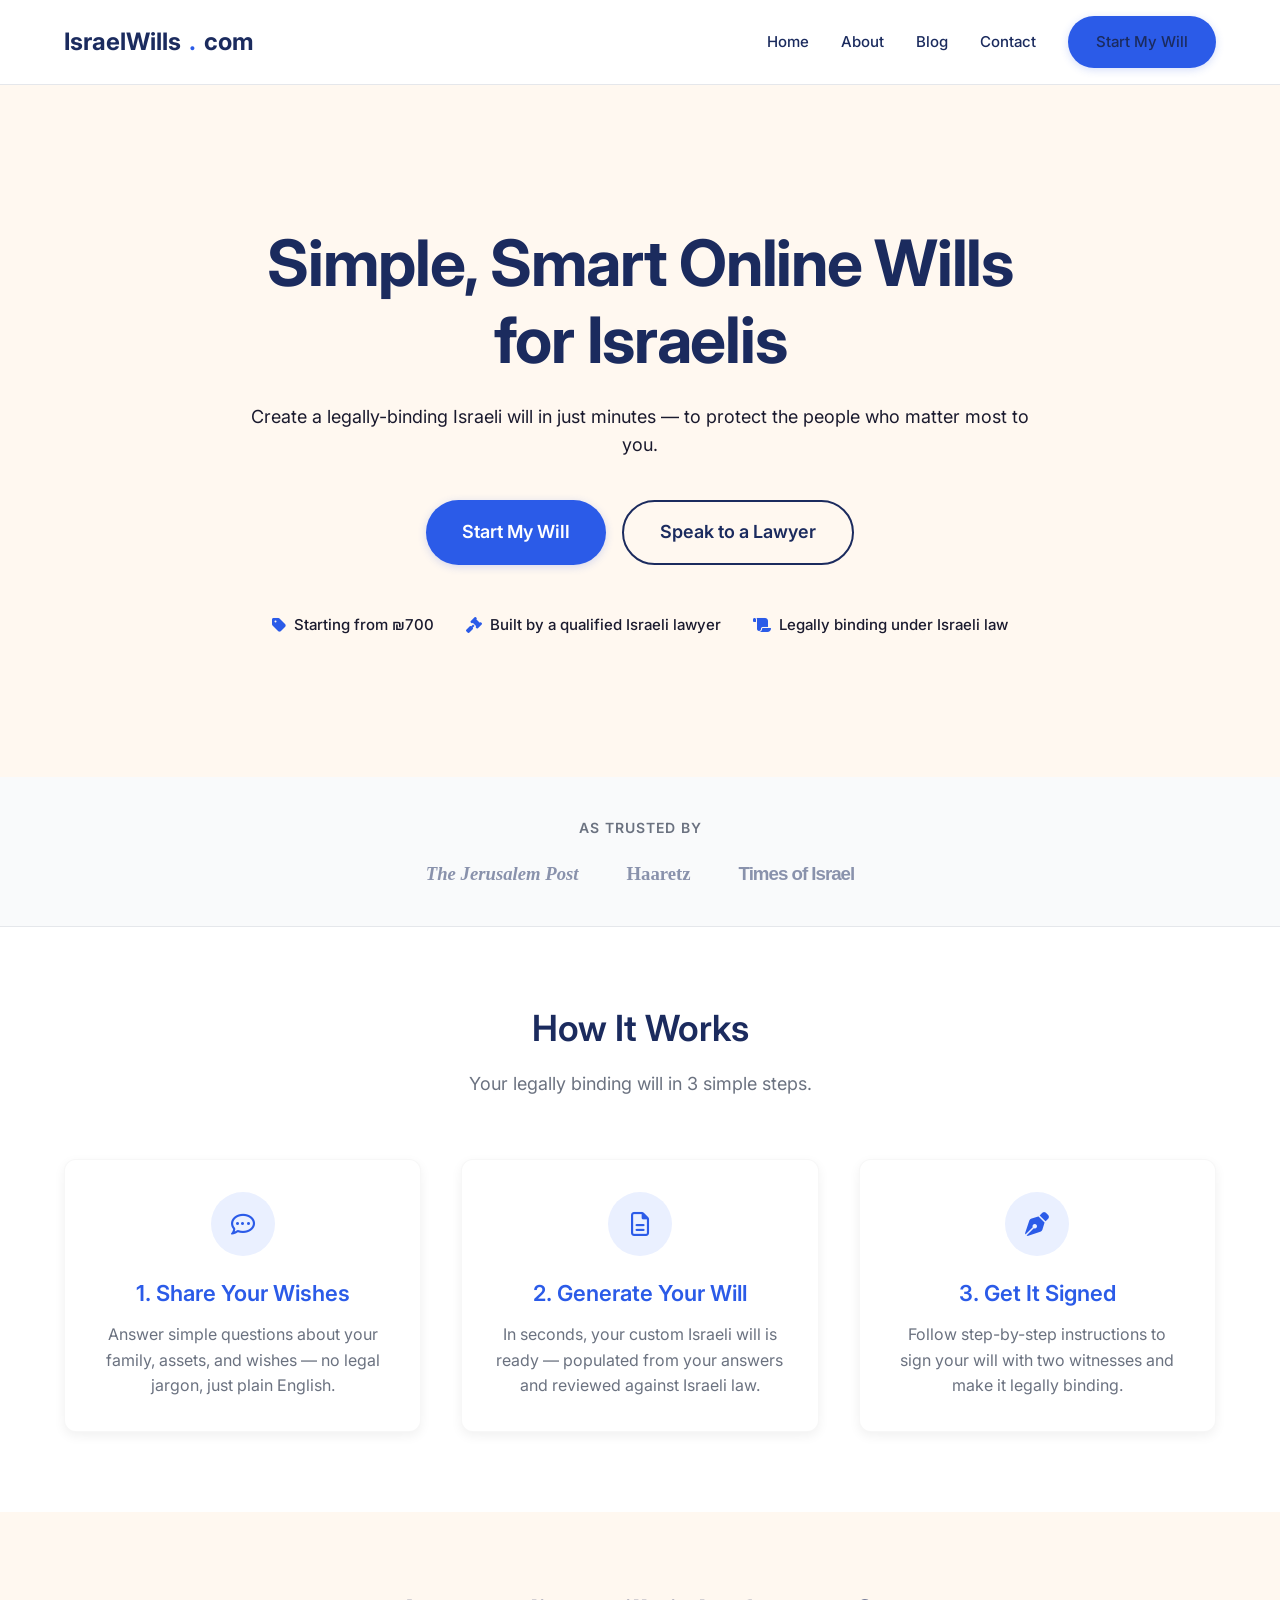
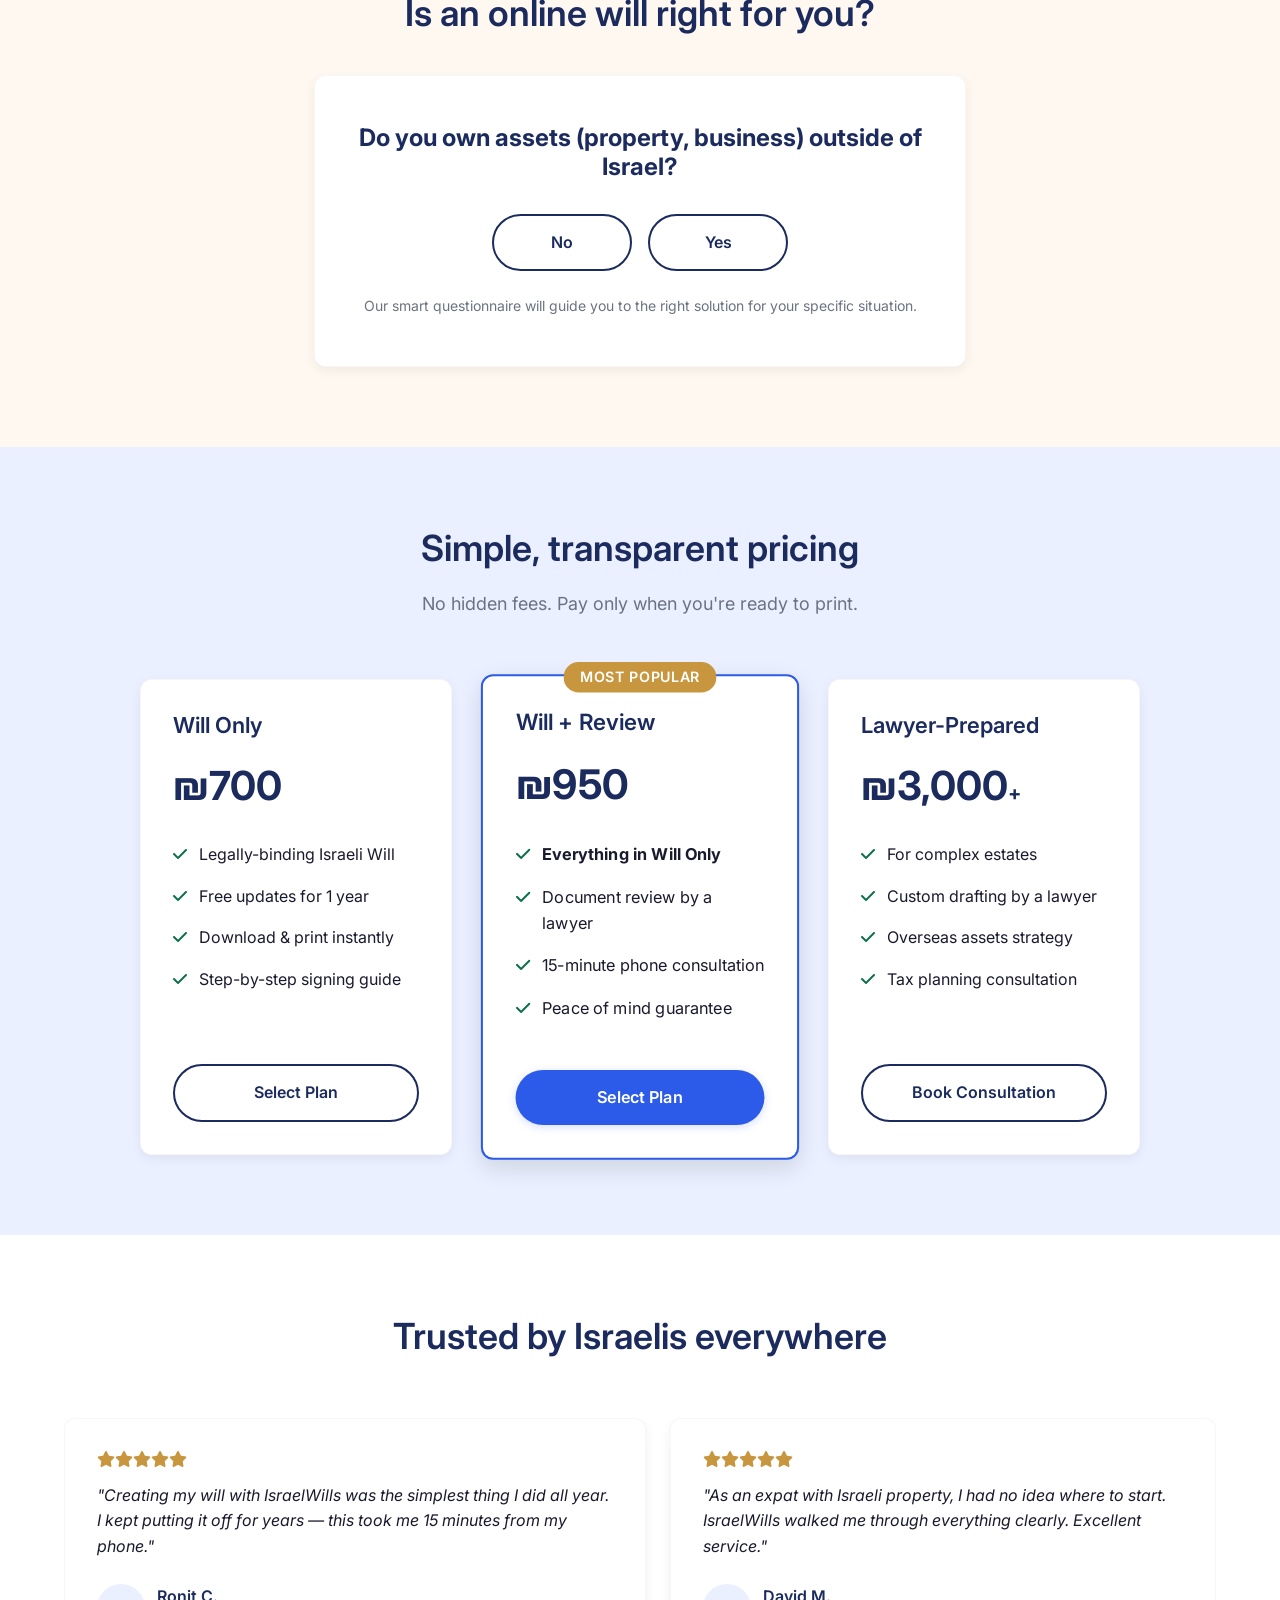
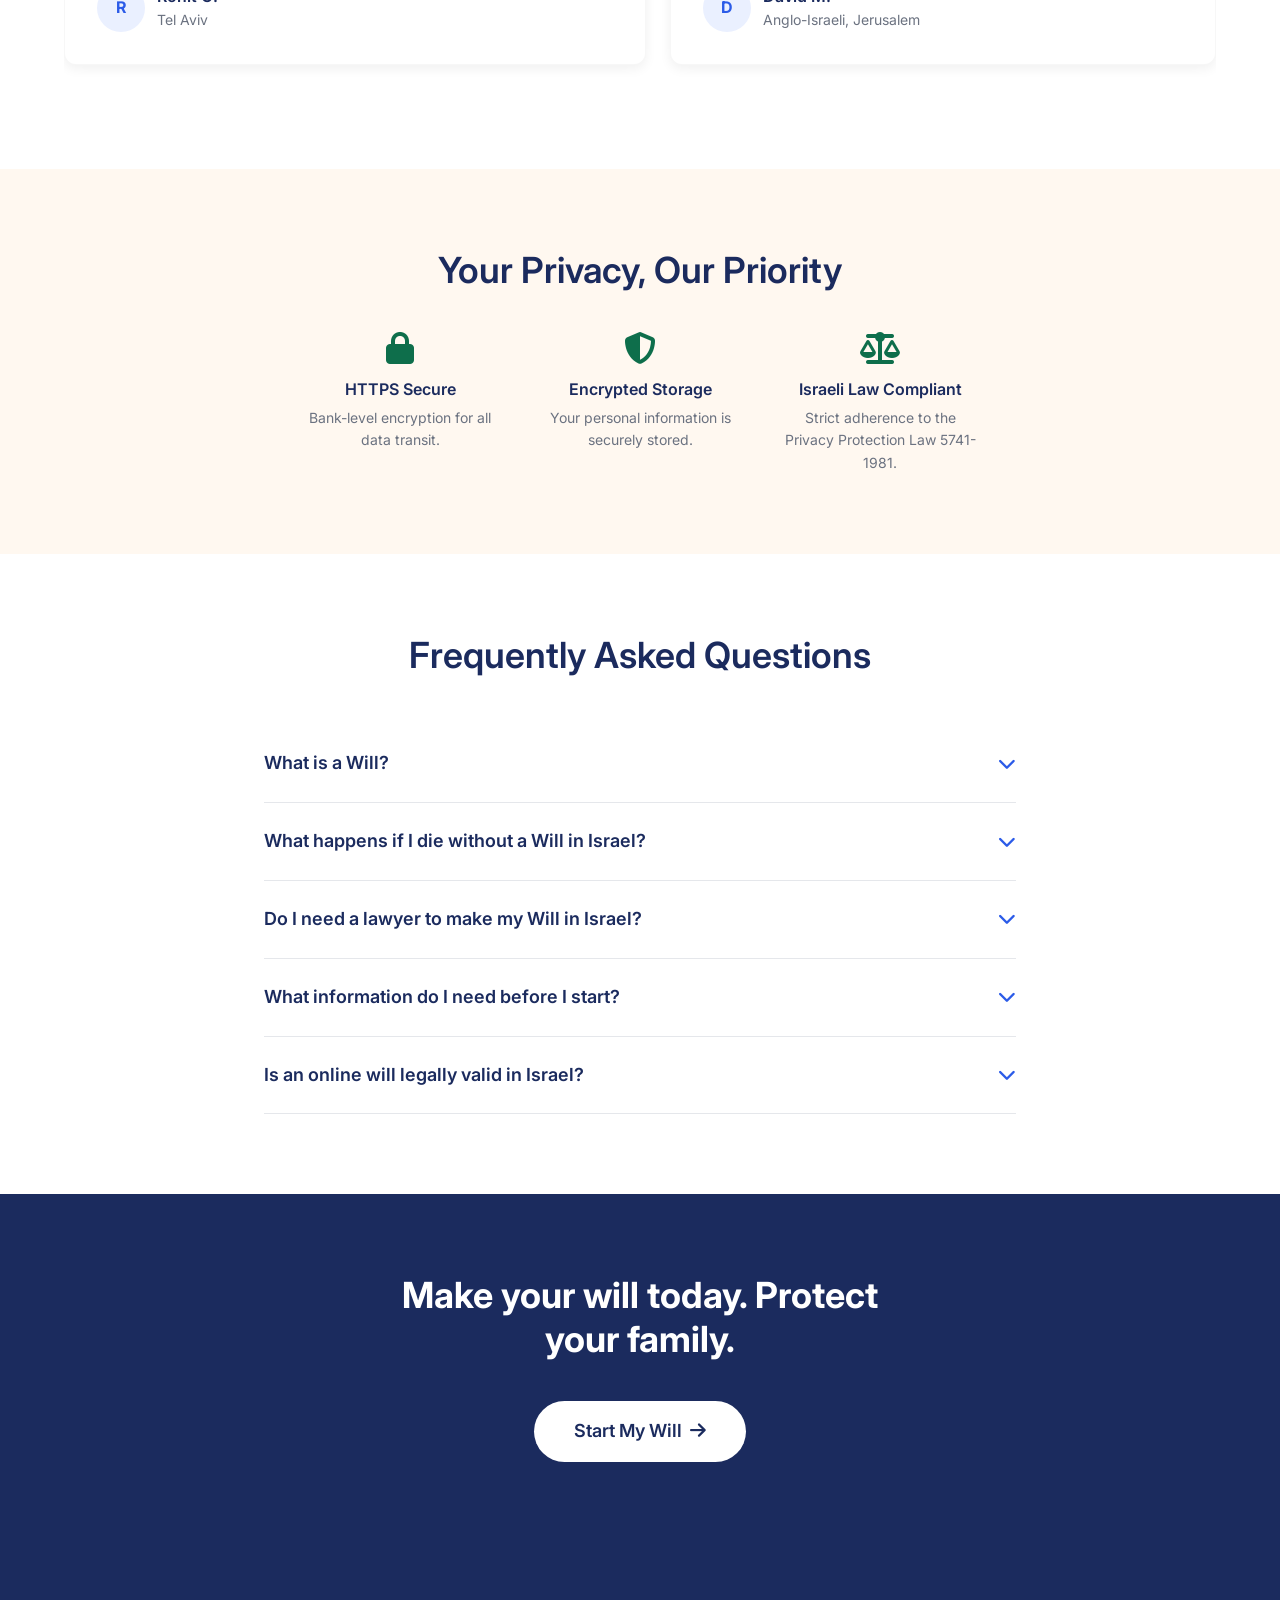
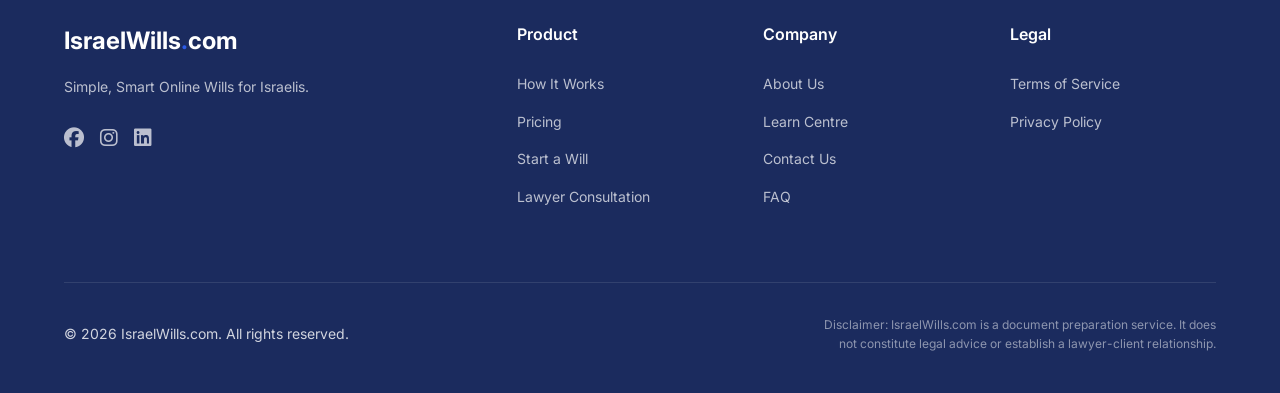
==== index.html @ 1ed15d8d "Initial commit: IsraelWills.com website" ====
<!DOCTYPE html>
<html lang="en">
<head>
    <meta charset="UTF-8">
    <meta name="viewport" content="width=device-width, initial-scale=1.0">
    <title>IsraelWills | Simple, Smart Online Wills for Israelis</title>
    <meta name="description" content="Create a legally-binding Israeli will in just minutes to protect the people who matter most to you.">
    <!-- Google Fonts: Inter -->
    <link rel="preconnect" href="https://fonts.googleapis.com">
    <link rel="preconnect" href="https://fonts.gstatic.com" crossorigin>
    <link href="https://fonts.googleapis.com/css2?family=Inter:wght@400;500;600;700&display=swap" rel="stylesheet">
    <link rel="stylesheet" href="styles.css">
    <!-- FontAwesome for Icons -->
    <link rel="stylesheet" href="https://cdnjs.cloudflare.com/ajax/libs/font-awesome/6.4.0/css/all.min.css">
</head>
<body>

    <!-- Navigation -->
    <header class="navbar">
        <div class="container nav-container">
            <a href="index.html" class="logo">
                IsraelWills<span class="logo-dot">.</span>com
            </a>
            <nav class="nav-links">
                <a href="index.html">Home</a>
                <a href="about.html">About</a>
                <a href="blog.html">Blog</a>
                <a href="contact.html">Contact</a>
                <a href="questionnaire.html" class="btn btn-primary">Start My Will</a>
            </nav>
        </div>
    </header>

    <main>
        <!-- Hero Section -->
        <section class="section section-cream hero-section">
            <div class="container hero-container" style="text-align: center; max-width: 800px; margin: 0 auto; padding: 60px 0;">
                <h1 class="hero-headline animate-fade-in">Simple, Smart Online Wills for Israelis</h1>
                <p class="body-large animate-fade-in" style="margin-bottom: 40px; animation-delay: 0.1s;">
                    Create a legally-binding Israeli will in just minutes — to protect the people who matter most to you.
                </p>
                <div class="hero-ctas animate-fade-in" style="display: flex; gap: 16px; justify-content: center; margin-bottom: 48px; animation-delay: 0.2s;">
                    <a href="questionnaire.html" class="btn btn-primary" style="padding: 16px 36px; font-size: 18px;">Start My Will</a>
                    <a href="upsell.html" class="btn btn-secondary" style="padding: 16px 36px; font-size: 18px;">Speak to a Lawyer</a>
                </div>
                
                <div class="trust-strip animate-fade-in" style="display: flex; justify-content: center; gap: 32px; flex-wrap: wrap; animation-delay: 0.3s;">
                    <div class="trust-item" style="display: flex; align-items: center; gap: 8px;">
                        <i class="fa-solid fa-tag" style="color: var(--color-willful-blue);"></i>
                        <span style="font-size: 15px; font-weight: 500;">Starting from ₪700</span>
                    </div>
                    <div class="trust-item" style="display: flex; align-items: center; gap: 8px;">
                        <i class="fa-solid fa-gavel" style="color: var(--color-willful-blue);"></i>
                        <span style="font-size: 15px; font-weight: 500;">Built by a qualified Israeli lawyer</span>
                    </div>
                    <div class="trust-item" style="display: flex; align-items: center; gap: 8px;">
                        <i class="fa-solid fa-scroll" style="color: var(--color-willful-blue);"></i>
                        <span style="font-size: 15px; font-weight: 500;">Legally binding under Israeli law</span>
                    </div>
                </div>
            </div>
        </section>

        <!-- Media Strip -->
        <section class="section" style="padding: 40px 0; background-color: var(--color-bg-subtle); border-bottom: 1px solid var(--color-border);">
            <div class="container" style="text-align: center;">
                <p class="caption" style="margin-bottom: 24px; font-weight: 600; text-transform: uppercase; letter-spacing: 1px;">As trusted by</p>
                <div style="display: flex; justify-content: center; gap: 48px; opacity: 0.5; flex-wrap: wrap;">
                    <!-- Placeholder logos -->
                    <h3 style="font-family: serif; font-style: italic;">The Jerusalem Post</h3>
                    <h3 style="font-family: serif; font-weight: 800;">Haaretz</h3>
                    <h3 style="font-family: sans-serif; font-weight: 900; letter-spacing: -1px;">Times of Israel</h3>
                </div>
            </div>
        </section>

        <!-- How It Works -->
        <section class="section">
            <div class="container">
                <div style="text-align: center; margin-bottom: 60px;">
                    <h2 class="section-headline">How It Works</h2>
                    <p class="body-large" style="color: var(--color-text-secondary);">Your legally binding will in 3 simple steps.</p>
                </div>
                
                <div style="display: grid; grid-template-columns: repeat(auto-fit, minmax(280px, 1fr)); gap: 40px;">
                    <!-- Step 1 -->
                    <div class="card" style="text-align: center;">
                        <div style="width: 64px; height: 64px; background-color: var(--color-light-blue); color: var(--color-willful-blue); border-radius: 50%; display: flex; align-items: center; justify-content: center; font-size: 24px; margin: 0 auto 24px;">
                            <i class="fa-regular fa-comment-dots"></i>
                        </div>
                        <h3 class="sub-heading">1. Share Your Wishes</h3>
                        <p style="color: var(--color-text-secondary);">Answer simple questions about your family, assets, and wishes — no legal jargon, just plain English.</p>
                    </div>
                    <!-- Step 2 -->
                    <div class="card" style="text-align: center;">
                        <div style="width: 64px; height: 64px; background-color: var(--color-light-blue); color: var(--color-willful-blue); border-radius: 50%; display: flex; align-items: center; justify-content: center; font-size: 24px; margin: 0 auto 24px;">
                            <i class="fa-regular fa-file-lines"></i>
                        </div>
                        <h3 class="sub-heading">2. Generate Your Will</h3>
                        <p style="color: var(--color-text-secondary);">In seconds, your custom Israeli will is ready — populated from your answers and reviewed against Israeli law.</p>
                    </div>
                    <!-- Step 3 -->
                    <div class="card" style="text-align: center;">
                        <div style="width: 64px; height: 64px; background-color: var(--color-light-blue); color: var(--color-willful-blue); border-radius: 50%; display: flex; align-items: center; justify-content: center; font-size: 24px; margin: 0 auto 24px;">
                            <i class="fa-solid fa-pen-nib"></i>
                        </div>
                        <h3 class="sub-heading">3. Get It Signed</h3>
                        <p style="color: var(--color-text-secondary);">Follow step-by-step instructions to sign your will with two witnesses and make it legally binding.</p>
                    </div>
                </div>
            </div>
        </section>

        <!-- Teaser Quiz -->
        <section class="section section-cream">
            <div class="container" style="text-align: center; max-width: 700px;">
                <h2 class="section-headline">Is an online will right for you?</h2>
                <div class="card" style="margin-top: 40px; padding: 48px 32px;">
                    <h3 style="font-size: 24px; margin-bottom: 32px; color: var(--color-deep-navy);">Do you own assets (property, business) outside of Israel?</h3>
                    <div style="display: flex; gap: 16px; justify-content: center;">
                        <a href="questionnaire.html" class="btn btn-secondary" style="width: 140px;">No</a>
                        <a href="upsell.html" class="btn btn-secondary" style="width: 140px;">Yes</a>
                    </div>
                    <p class="caption" style="margin-top: 24px;">Our smart questionnaire will guide you to the right solution for your specific situation.</p>
                </div>
            </div>
        </section>

        <!-- Pricing Cards -->
        <section class="section section-light-blue">
            <div class="container">
                <div style="text-align: center; margin-bottom: 60px;">
                    <h2 class="section-headline">Simple, transparent pricing</h2>
                    <p class="body-large" style="color: var(--color-text-secondary);">No hidden fees. Pay only when you're ready to print.</p>
                </div>
                
                <div style="display: grid; grid-template-columns: repeat(auto-fit, minmax(300px, 1fr)); gap: 32px; max-width: 1000px; margin: 0 auto;">
                    
                    <!-- Tier 1 -->
                    <div class="card" style="display: flex; flex-direction: column;">
                        <h3 class="sub-heading" style="color: var(--color-deep-navy);">Will Only</h3>
                        <div style="font-size: 40px; font-weight: 700; color: var(--color-deep-navy); margin-bottom: 24px;">₪700</div>
                        <ul style="list-style: none; margin-bottom: 32px; flex-grow: 1;">
                            <li style="margin-bottom: 16px; display: flex; gap: 12px;"><i class="fa-solid fa-check" style="color: var(--color-success-green); margin-top: 4px;"></i> Legally-binding Israeli Will</li>
                            <li style="margin-bottom: 16px; display: flex; gap: 12px;"><i class="fa-solid fa-check" style="color: var(--color-success-green); margin-top: 4px;"></i> Free updates for 1 year</li>
                            <li style="margin-bottom: 16px; display: flex; gap: 12px;"><i class="fa-solid fa-check" style="color: var(--color-success-green); margin-top: 4px;"></i> Download & print instantly</li>
                            <li style="margin-bottom: 16px; display: flex; gap: 12px;"><i class="fa-solid fa-check" style="color: var(--color-success-green); margin-top: 4px;"></i> Step-by-step signing guide</li>
                        </ul>
                        <a href="questionnaire.html" class="btn btn-secondary" style="width: 100%;">Select Plan</a>
                    </div>

                    <!-- Tier 2 (Most Popular) -->
                    <div class="card" style="display: flex; flex-direction: column; border: 2px solid var(--color-willful-blue); position: relative; transform: scale(1.02); box-shadow: var(--shadow-hover);">
                        <div style="position: absolute; top: -14px; left: 50%; transform: translateX(-50%); background-color: var(--color-premium-gold); color: white; padding: 4px 16px; border-radius: 100px; font-size: 14px; font-weight: 600; letter-spacing: 0.5px; text-transform: uppercase;">Most Popular</div>
                        <h3 class="sub-heading" style="color: var(--color-deep-navy);">Will + Review</h3>
                        <div style="font-size: 40px; font-weight: 700; color: var(--color-deep-navy); margin-bottom: 24px;">₪950</div>
                        <ul style="list-style: none; margin-bottom: 32px; flex-grow: 1;">
                            <li style="margin-bottom: 16px; display: flex; gap: 12px;"><i class="fa-solid fa-check" style="color: var(--color-success-green); margin-top: 4px;"></i> <strong>Everything in Will Only</strong></li>
                            <li style="margin-bottom: 16px; display: flex; gap: 12px;"><i class="fa-solid fa-check" style="color: var(--color-success-green); margin-top: 4px;"></i> Document review by a lawyer</li>
                            <li style="margin-bottom: 16px; display: flex; gap: 12px;"><i class="fa-solid fa-check" style="color: var(--color-success-green); margin-top: 4px;"></i> 15-minute phone consultation</li>
                            <li style="margin-bottom: 16px; display: flex; gap: 12px;"><i class="fa-solid fa-check" style="color: var(--color-success-green); margin-top: 4px;"></i> Peace of mind guarantee</li>
                        </ul>
                        <a href="questionnaire.html" class="btn btn-primary" style="width: 100%;">Select Plan</a>
                    </div>

                    <!-- Tier 3 -->
                    <div class="card" style="display: flex; flex-direction: column;">
                        <h3 class="sub-heading" style="color: var(--color-deep-navy);">Lawyer-Prepared</h3>
                        <div style="font-size: 40px; font-weight: 700; color: var(--color-deep-navy); margin-bottom: 24px;">₪3,000<span style="font-size: 20px;">+</span></div>
                        <ul style="list-style: none; margin-bottom: 32px; flex-grow: 1;">
                            <li style="margin-bottom: 16px; display: flex; gap: 12px;"><i class="fa-solid fa-check" style="color: var(--color-success-green); margin-top: 4px;"></i> For complex estates</li>
                            <li style="margin-bottom: 16px; display: flex; gap: 12px;"><i class="fa-solid fa-check" style="color: var(--color-success-green); margin-top: 4px;"></i> Custom drafting by a lawyer</li>
                            <li style="margin-bottom: 16px; display: flex; gap: 12px;"><i class="fa-solid fa-check" style="color: var(--color-success-green); margin-top: 4px;"></i> Overseas assets strategy</li>
                            <li style="margin-bottom: 16px; display: flex; gap: 12px;"><i class="fa-solid fa-check" style="color: var(--color-success-green); margin-top: 4px;"></i> Tax planning consultation</li>
                        </ul>
                        <a href="upsell.html" class="btn btn-secondary" style="width: 100%;">Book Consultation</a>
                    </div>

                </div>
            </div>
        </section>

        <!-- Testimonials -->
        <section class="section">
            <div class="container">
                <div style="text-align: center; margin-bottom: 60px;">
                    <h2 class="section-headline">Trusted by Israelis everywhere</h2>
                </div>
                
                <div style="display: flex; gap: 24px; overflow-x: auto; padding-bottom: 24px; snap-type: x mandatory;">
                    <!-- Review 1 -->
                    <div class="card" style="min-width: 350px; scroll-snap-align: start;">
                        <div style="display: flex; color: var(--color-premium-gold); margin-bottom: 16px;">
                            <i class="fa-solid fa-star"></i><i class="fa-solid fa-star"></i><i class="fa-solid fa-star"></i><i class="fa-solid fa-star"></i><i class="fa-solid fa-star"></i>
                        </div>
                        <p style="font-size: 16px; font-style: italic; margin-bottom: 24px; color: var(--color-text-body);">"Creating my will with IsraelWills was the simplest thing I did all year. I kept putting it off for years — this took me 15 minutes from my phone."</p>
                        <div style="display: flex; align-items: center; gap: 12px;">
                            <div style="width: 48px; height: 48px; border-radius: 50%; background-color: var(--color-light-blue); display: flex; justify-content: center; align-items: center; color: var(--color-willful-blue); font-weight: bold;">R</div>
                            <div>
                                <div style="font-weight: 600; color: var(--color-deep-navy);">Ronit C.</div>
                                <div class="caption">Tel Aviv</div>
                            </div>
                        </div>
                    </div>

                    <!-- Review 2 -->
                    <div class="card" style="min-width: 350px; scroll-snap-align: start;">
                        <div style="display: flex; color: var(--color-premium-gold); margin-bottom: 16px;">
                            <i class="fa-solid fa-star"></i><i class="fa-solid fa-star"></i><i class="fa-solid fa-star"></i><i class="fa-solid fa-star"></i><i class="fa-solid fa-star"></i>
                        </div>
                        <p style="font-size: 16px; font-style: italic; margin-bottom: 24px; color: var(--color-text-body);">"As an expat with Israeli property, I had no idea where to start. IsraelWills walked me through everything clearly. Excellent service."</p>
                        <div style="display: flex; align-items: center; gap: 12px;">
                            <div style="width: 48px; height: 48px; border-radius: 50%; background-color: var(--color-light-blue); display: flex; justify-content: center; align-items: center; color: var(--color-willful-blue); font-weight: bold;">D</div>
                            <div>
                                <div style="font-weight: 600; color: var(--color-deep-navy);">David M.</div>
                                <div class="caption">Anglo-Israeli, Jerusalem</div>
                            </div>
                        </div>
                    </div>
                </div>
            </div>
        </section>

        <!-- Security -->
        <section class="section section-cream">
            <div class="container" style="text-align: center; max-width: 800px;">
                <h2 class="section-headline">Your Privacy, Our Priority</h2>
                <div style="display: flex; justify-content: center; gap: 40px; margin-top: 40px; flex-wrap: wrap;">
                    <div style="display: flex; flex-direction: column; align-items: center; width: 200px;">
                        <i class="fa-solid fa-lock" style="font-size: 32px; color: var(--color-success-green); margin-bottom: 16px;"></i>
                        <h4 style="font-weight: 600; margin-bottom: 8px;">HTTPS Secure</h4>
                        <p class="caption">Bank-level encryption for all data transit.</p>
                    </div>
                    <div style="display: flex; flex-direction: column; align-items: center; width: 200px;">
                        <i class="fa-solid fa-shield-halved" style="font-size: 32px; color: var(--color-success-green); margin-bottom: 16px;"></i>
                        <h4 style="font-weight: 600; margin-bottom: 8px;">Encrypted Storage</h4>
                        <p class="caption">Your personal information is securely stored.</p>
                    </div>
                    <div style="display: flex; flex-direction: column; align-items: center; width: 200px;">
                        <i class="fa-solid fa-scale-balanced" style="font-size: 32px; color: var(--color-success-green); margin-bottom: 16px;"></i>
                        <h4 style="font-weight: 600; margin-bottom: 8px;">Israeli Law Compliant</h4>
                        <p class="caption">Strict adherence to the Privacy Protection Law 5741-1981.</p>
                    </div>
                </div>
            </div>
        </section>

        <!-- FAQ -->
        <section class="section">
            <div class="container" style="max-width: 800px;">
                <div style="text-align: center; margin-bottom: 48px;">
                    <h2 class="section-headline">Frequently Asked Questions</h2>
                </div>
                
                <div class="faq-container">
                    <style>
                        .faq-item {
                            border-bottom: 1px solid var(--color-border);
                            padding: 24px 0;
                        }
                        .faq-question {
                            font-family: var(--font-headline);
                            font-weight: 600;
                            font-size: 18px;
                            color: var(--color-deep-navy);
                            cursor: pointer;
                            display: flex;
                            justify-content: space-between;
                            align-items: center;
                        }
                        .faq-answer {
                            margin-top: 16px;
                            color: var(--color-text-secondary);
                            line-height: 1.6;
                            display: none;
                        }
                        /* Simple pure CSS toggle for demo purposes */
                        .faq-item.active .faq-answer {
                            display: block;
                        }
                        .faq-item.active .fa-chevron-down {
                            transform: rotate(180deg);
                        }
                        .fa-chevron-down {
                            transition: transform var(--transition-fast);
                            color: var(--color-willful-blue);
                        }
                    </style>

                    <div class="faq-item">
                        <div class="faq-question" onclick="this.parentElement.classList.toggle('active')">
                            What is a Will?
                            <i class="fa-solid fa-chevron-down"></i>
                        </div>
                        <div class="faq-answer">
                            A Will (Last Will and Testament) is the legal document that sets out your instructions for what happens to your estate when you're no longer here. In Israel, a valid will must meet specific requirements under the Inheritance Law, 5725-1965.
                        </div>
                    </div>

                    <div class="faq-item">
                        <div class="faq-question" onclick="this.parentElement.classList.toggle('active')">
                            What happens if I die without a Will in Israel?
                            <i class="fa-solid fa-chevron-down"></i>
                        </div>
                        <div class="faq-answer">
                            If you die without a will (intestate) in Israel, your estate is distributed according to the Inheritance Law, 5725-1965 — not according to your wishes. The courts appoint an administrator and assets are divided under fixed legal rules, regardless of your personal intentions.
                        </div>
                    </div>

                    <div class="faq-item">
                        <div class="faq-question" onclick="this.parentElement.classList.toggle('active')">
                            Do I need a lawyer to make my Will in Israel?
                            <i class="fa-solid fa-chevron-down"></i>
                        </div>
                        <div class="faq-answer">
                            There is no legal requirement to use a lawyer to prepare a will in Israel. However, legal advice is strongly recommended if you have a complex estate, a second marriage, minor children, or assets outside Israel. If your situation is straightforward, our online service creates a valid, legally-binding will efficiently and affordably.
                        </div>
                    </div>

                    <div class="faq-item">
                        <div class="faq-question" onclick="this.parentElement.classList.toggle('active')">
                            What information do I need before I start?
                            <i class="fa-solid fa-chevron-down"></i>
                        </div>
                        <div class="faq-answer">
                            Very little! You'll need the names of your beneficiaries, a general sense of your assets (property, bank accounts, investments), and decisions about who you wish to appoint as executor. You don't need exact financial figures to get started.
                        </div>
                    </div>

                    <div class="faq-item">
                        <div class="faq-question" onclick="this.parentElement.classList.toggle('active')">
                            Is an online will legally valid in Israel?
                            <i class="fa-solid fa-chevron-down"></i>
                        </div>
                        <div class="faq-answer">
                            Yes, provided it is signed in the presence of two witnesses who are not beneficiaries. Our service includes clear, step-by-step signing instructions to ensure your will meets all Israeli legal requirements.
                        </div>
                    </div>
                </div>
            </div>
        </section>

        <!-- Final CTA -->
        <section class="section section-navy" style="text-align: center;">
            <div class="container" style="max-width: 600px;">
                <h2 style="font-size: 36px; margin-bottom: 24px;">Make your will today. Protect your family.</h2>
                <a href="questionnaire.html" class="btn btn-white" style="padding: 16px 40px; font-size: 18px; margin-top: 16px;">Start My Will <i class="fa-solid fa-arrow-right" style="margin-left: 8px;"></i></a>
            </div>
        </section>
    </main>

    <!-- Footer -->
    <footer>
        <div class="container">
            <div class="footer-grid">
                <div>
                    <a href="index.html" class="logo" style="color: white; margin-bottom: 16px; display: inline-block;">
                        IsraelWills<span class="logo-dot">.</span>com
                    </a>
                    <p style="color: rgba(255,255,255,0.7); font-size: 14px; margin-bottom: 24px;">Simple, Smart Online Wills for Israelis.</p>
                    <div style="display: flex; gap: 16px; font-size: 20px;">
                        <a href="#" style="color: white; opacity: 0.7; transition: opacity var(--transition-fast);"><i class="fa-brands fa-facebook"></i></a>
                        <a href="#" style="color: white; opacity: 0.7; transition: opacity var(--transition-fast);"><i class="fa-brands fa-instagram"></i></a>
                        <a href="#" style="color: white; opacity: 0.7; transition: opacity var(--transition-fast);"><i class="fa-brands fa-linkedin"></i></a>
                    </div>
                </div>
                
                <div>
                    <div class="footer-heading">Product</div>
                    <ul class="footer-links">
                        <li><a href="index.html#how-it-works">How It Works</a></li>
                        <li><a href="index.html#pricing">Pricing</a></li>
                        <li><a href="questionnaire.html">Start a Will</a></li>
                        <li><a href="upsell.html">Lawyer Consultation</a></li>
                    </ul>
                </div>

                <div>
                    <div class="footer-heading">Company</div>
                    <ul class="footer-links">
                        <li><a href="about.html">About Us</a></li>
                        <li><a href="blog.html">Learn Centre</a></li>
                        <li><a href="contact.html">Contact Us</a></li>
                        <li><a href="index.html#faq">FAQ</a></li>
                    </ul>
                </div>

                <div>
                    <div class="footer-heading">Legal</div>
                    <ul class="footer-links">
                        <li><a href="terms.html">Terms of Service</a></li>
                        <li><a href="privacy.html">Privacy Policy</a></li>
                    </ul>
                </div>
            </div>
            
            <div class="footer-bottom">
                <div>&copy; 2026 IsraelWills.com. All rights reserved.</div>
                <div style="color: rgba(255,255,255,0.5); text-align: right; max-width: 400px; font-size: 12px;">
                    Disclaimer: IsraelWills.com is a document preparation service. It does not constitute legal advice or establish a lawyer-client relationship.
                </div>
            </div>
        </div>
    </footer>

</body>
</html>
---- styles.css ----
:root {
  /* Primary Brand Colours */
  --color-deep-navy: #1B2B5E;
  --color-willful-blue: #2B5BE8;
  --color-willful-blue-hover: #1e45b8;
  
  /* Background & Accent Colours */
  --color-light-blue: #EAF0FF;
  --color-warm-cream: #FFF8F0;
  --color-success-green: #0E6E4B;
  --color-premium-gold: #C8963E;
  
  /* Text & Surface Colours */
  --color-text-body: #1A1A2E;
  --color-text-secondary: #6B7280;
  --color-bg-primary: #FFFFFF;
  --color-bg-subtle: #F9FAFB;
  --color-border: #E5E7EB;

  /* Typography */
  --font-primary: 'Inter', -apple-system, BlinkMacSystemFont, 'Segoe UI', Roboto, Oxygen, Ubuntu, Cantarell, 'Open Sans', 'Helvetica Neue', sans-serif;
  --font-headline: 'Inter', sans-serif; /* Could be Plus Jakarta Sans for Hero */
  
  /* Layout */
  --container-max-width: 1200px;
  --radius-sm: 8px;
  --radius-md: 12px;
  --radius-pill: 100px;
  --shadow-subtle: 0 4px 12px rgba(0, 0, 0, 0.06);
  --shadow-hover: 0 8px 24px rgba(0, 0, 0, 0.12);
  --transition-fast: 0.2s ease-in-out;
}

* {
  box-sizing: border-box;
  margin: 0;
  padding: 0;
}

html {
  scroll-behavior: smooth;
}

body {
  font-family: var(--font-primary);
  color: var(--color-text-body);
  background-color: var(--color-bg-primary);
  line-height: 1.6;
  font-size: 16px;
  -webkit-font-smoothing: antialiased;
}

/* Typography Classes */
h1, h2, h3, h4, h5, h6 {
  font-family: var(--font-headline);
  color: var(--color-deep-navy);
  line-height: 1.2;
}

.hero-headline {
  font-size: clamp(40px, 5vw, 64px);
  font-weight: 700;
  letter-spacing: -0.02em;
  margin-bottom: 24px;
}

.page-headline {
  font-size: clamp(32px, 4vw, 48px);
  font-weight: 700;
  margin-bottom: 24px;
}

.section-headline {
  font-size: clamp(28px, 3vw, 36px);
  font-weight: 600;
  margin-bottom: 20px;
}

.sub-heading {
  font-size: clamp(20px, 2vw, 22px);
  font-weight: 600;
  color: var(--color-willful-blue);
  margin-bottom: 16px;
}

.body-large {
  font-size: 18px;
  line-height: 1.6;
}

.caption {
  font-size: 14px;
  color: var(--color-text-secondary);
}

/* Layout Utilities */
.container {
  max-width: var(--container-max-width);
  margin: 0 auto;
  padding: 0 24px;
}

.section {
  padding: 80px 0;
}

.section-cream {
  background-color: var(--color-warm-cream);
}

.section-light-blue {
  background-color: var(--color-light-blue);
}

.section-navy {
  background-color: var(--color-deep-navy);
  color: var(--color-bg-primary);
}

.section-navy h1, .section-navy h2, .section-navy h3 {
  color: var(--color-bg-primary);
}

/* Components */
.btn {
  display: inline-flex;
  align-items: center;
  justify-content: center;
  padding: 14px 28px;
  font-size: 16px;
  font-weight: 600;
  text-decoration: none;
  border-radius: var(--radius-pill);
  transition: all var(--transition-fast);
  cursor: pointer;
  border: none;
}

.btn-primary {
  background-color: var(--color-willful-blue);
  color: var(--color-bg-primary);
  box-shadow: 0 2px 8px rgba(43, 91, 232, 0.2);
}

.btn-primary:hover {
  background-color: var(--color-willful-blue-hover);
  box-shadow: 0 4px 12px rgba(43, 91, 232, 0.3);
  transform: translateY(-2px);
}

.btn-secondary {
  background-color: transparent;
  color: var(--color-deep-navy);
  border: 2px solid var(--color-deep-navy);
}

.btn-secondary:hover {
  background-color: var(--color-light-blue);
  transform: translateY(-2px);
}

.btn-white {
  background-color: var(--color-bg-primary);
  color: var(--color-deep-navy);
}

.btn-white:hover {
  background-color: var(--color-bg-subtle);
  transform: translateY(-2px);
  box-shadow: var(--shadow-hover);
}

.card {
  background-color: var(--color-bg-primary);
  border-radius: var(--radius-md);
  box-shadow: var(--shadow-subtle);
  padding: 32px;
  transition: box-shadow var(--transition-fast);
  border: 1px solid rgba(0,0,0,0.03);
}

.card:hover {
  box-shadow: var(--shadow-hover);
}

/* Navigation */
.navbar {
  position: sticky;
  top: 0;
  z-index: 100;
  background-color: rgba(255, 255, 255, 0.95);
  backdrop-filter: blur(10px);
  border-bottom: 1px solid var(--color-border);
  padding: 16px 0;
}

.nav-container {
  display: flex;
  justify-content: space-between;
  align-items: center;
}

.logo {
  font-family: var(--font-headline);
  font-size: 24px;
  font-weight: 700;
  color: var(--color-deep-navy);
  text-decoration: none;
  display: flex;
  align-items: center;
  gap: 8px;
}

.logo-dot {
  color: var(--color-willful-blue);
}

.nav-links {
  display: flex;
  gap: 32px;
  align-items: center;
}

.nav-links a {
  text-decoration: none;
  color: var(--color-deep-navy);
  font-weight: 500;
  font-size: 15px;
  transition: color var(--transition-fast);
}

.nav-links a:hover {
  color: var(--color-willful-blue);
}

/* Footer */
footer {
  background-color: var(--color-deep-navy);
  color: rgba(255,255,255,0.8);
  padding: 80px 0 40px;
}

.footer-grid {
  display: grid;
  grid-template-columns: 2fr 1fr 1fr 1fr;
  gap: 40px;
  margin-bottom: 60px;
}

.footer-heading {
  color: white;
  font-size: 16px;
  font-weight: 600;
  margin-bottom: 24px;
}

.footer-links {
  list-style: none;
}

.footer-links li {
  margin-bottom: 12px;
}

.footer-links a {
  color: rgba(255,255,255,0.7);
  text-decoration: none;
  transition: color var(--transition-fast);
  font-size: 14px;
}

.footer-links a:hover {
  color: white;
}

.footer-bottom {
  border-top: 1px solid rgba(255,255,255,0.1);
  padding-top: 32px;
  display: flex;
  justify-content: space-between;
  align-items: center;
  font-size: 14px;
}

/* Animations */
@keyframes fadeIn {
  from { opacity: 0; transform: translateY(10px); }
  to { opacity: 1; transform: translateY(0); }
}

.animate-fade-in {
  animation: fadeIn 0.6s ease-out forwards;
}
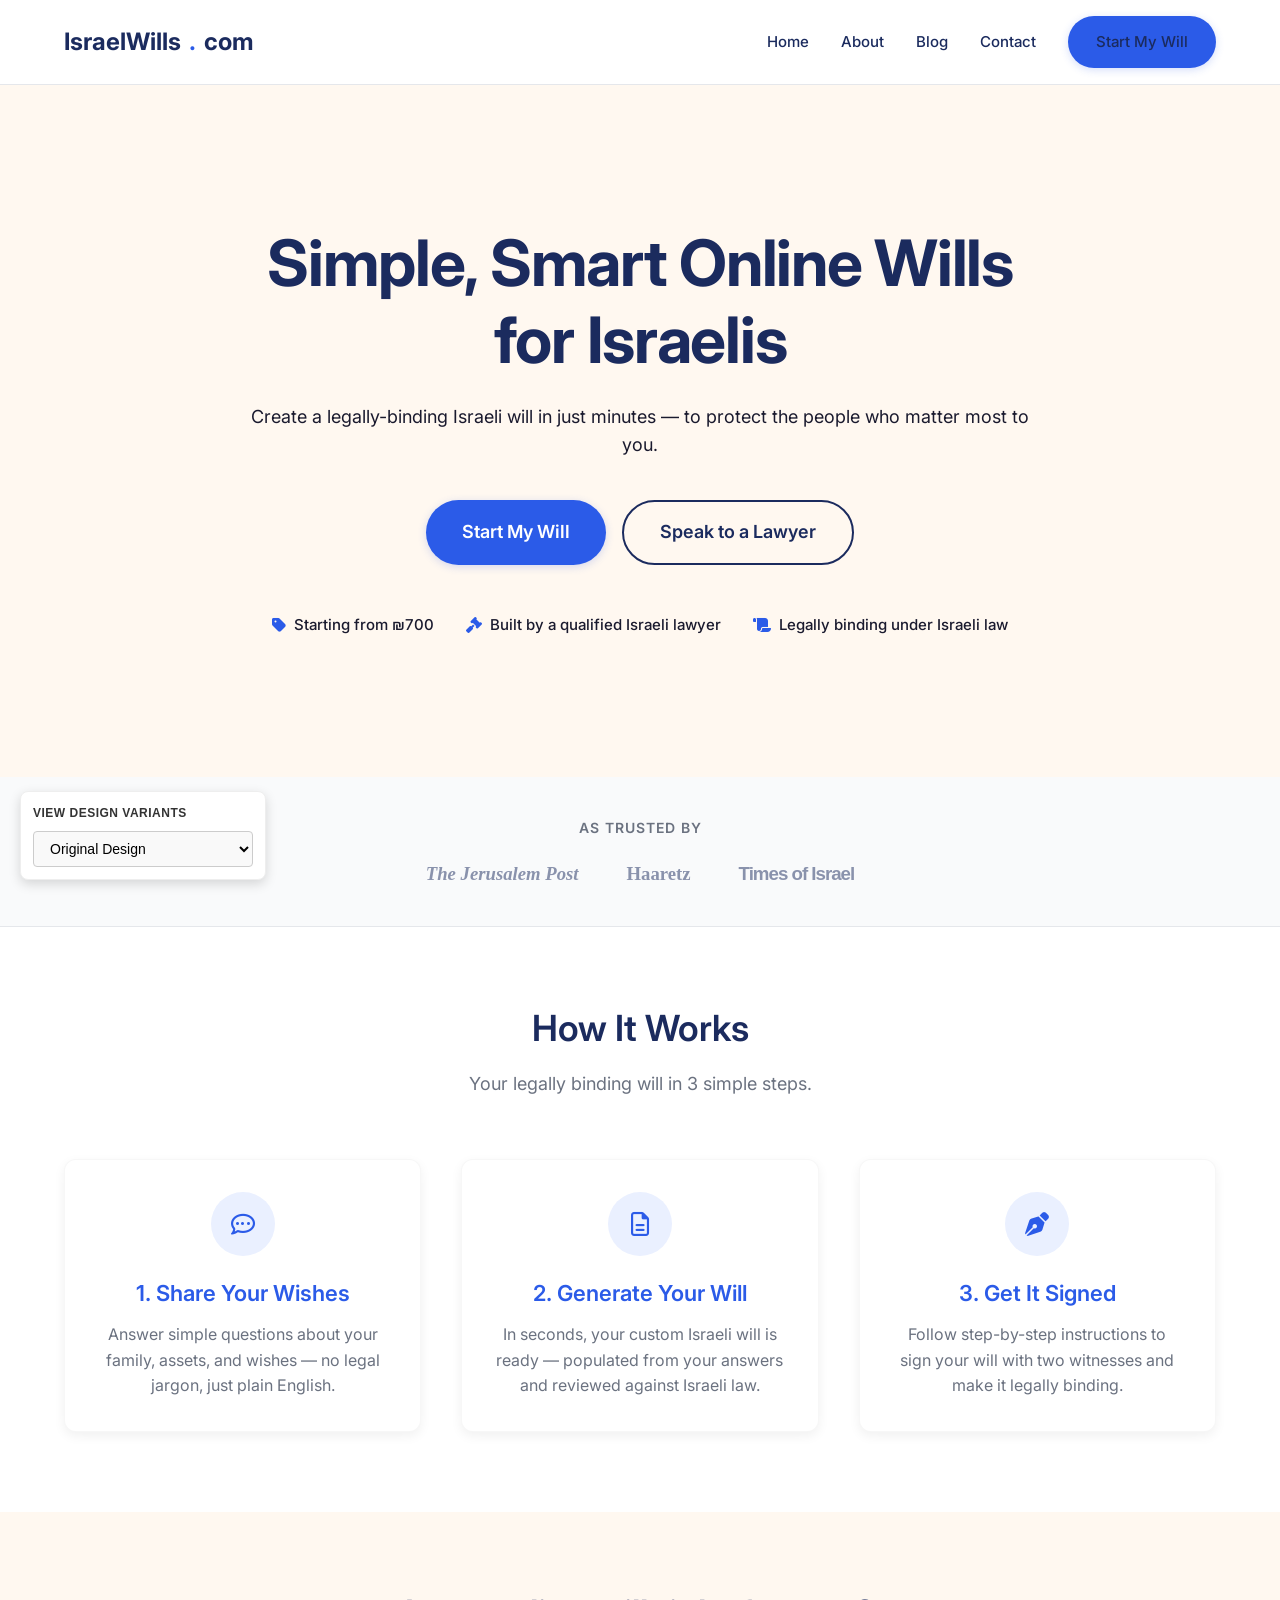
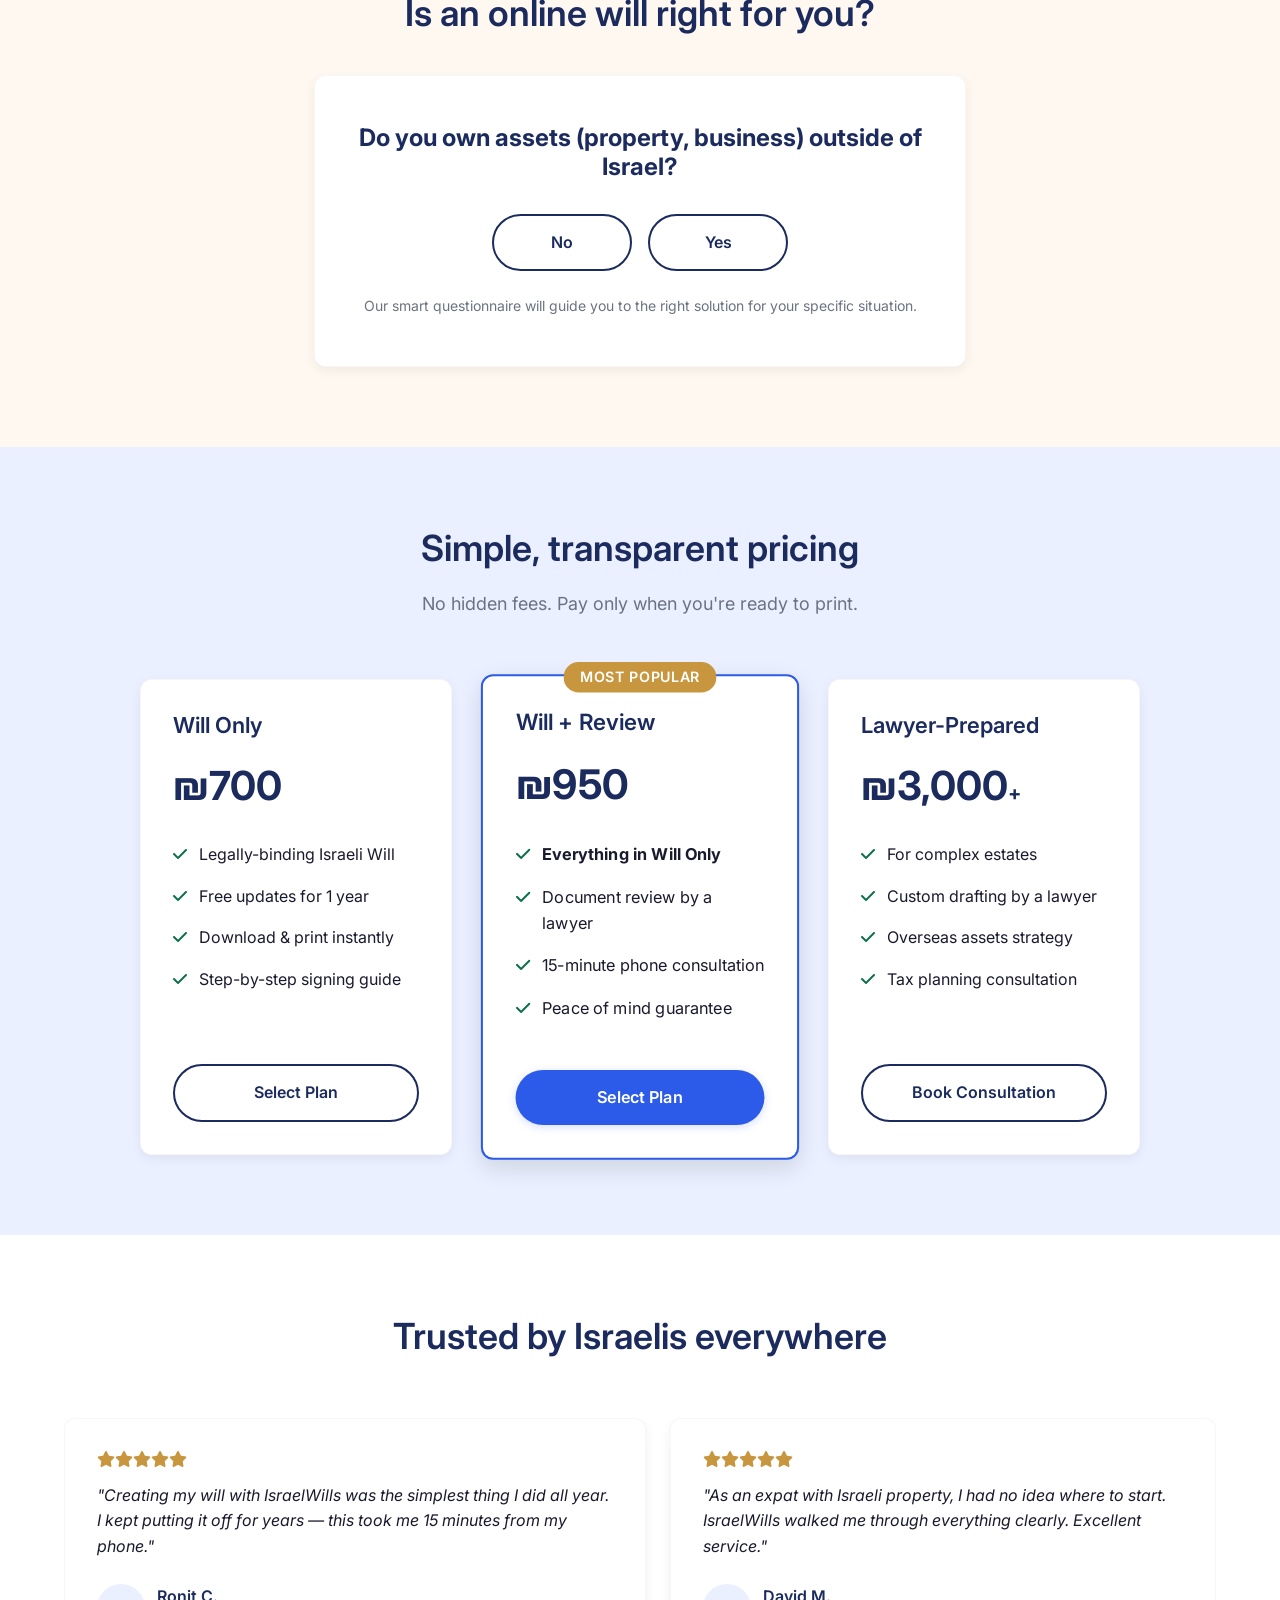
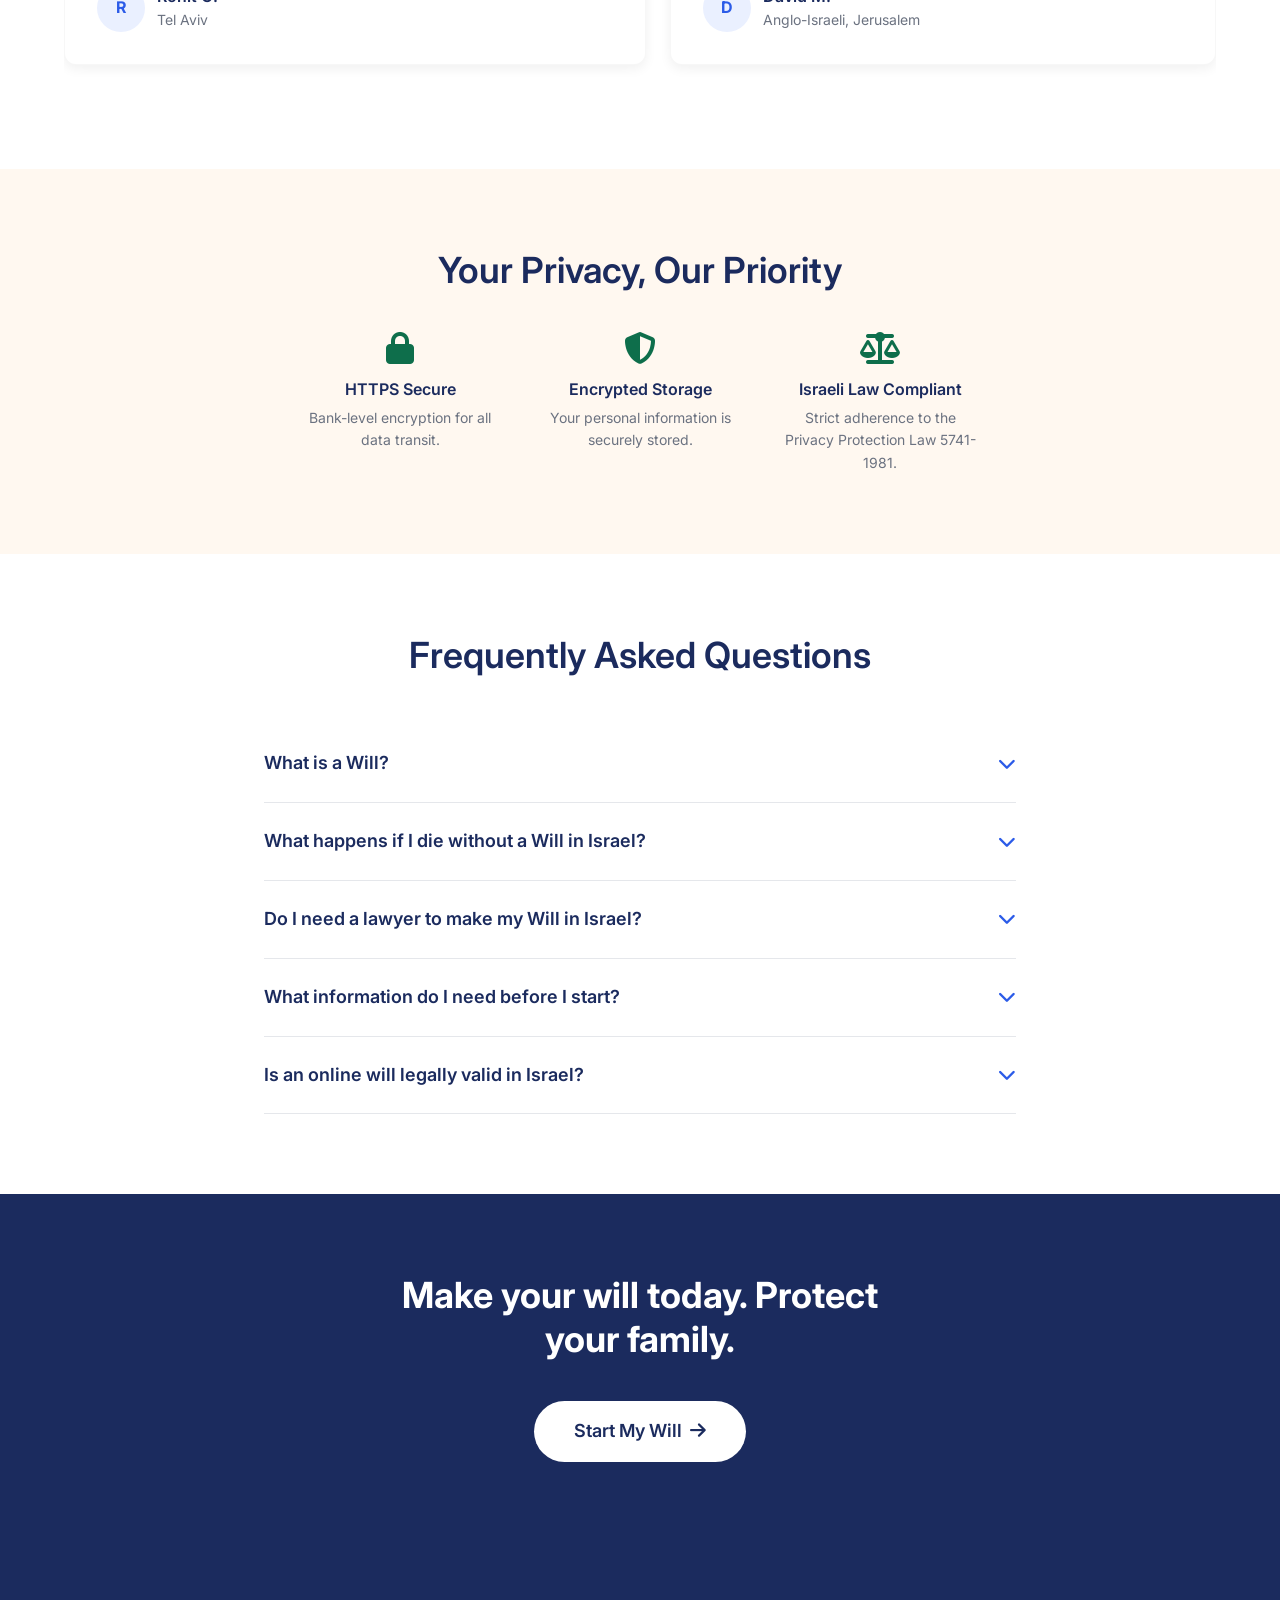
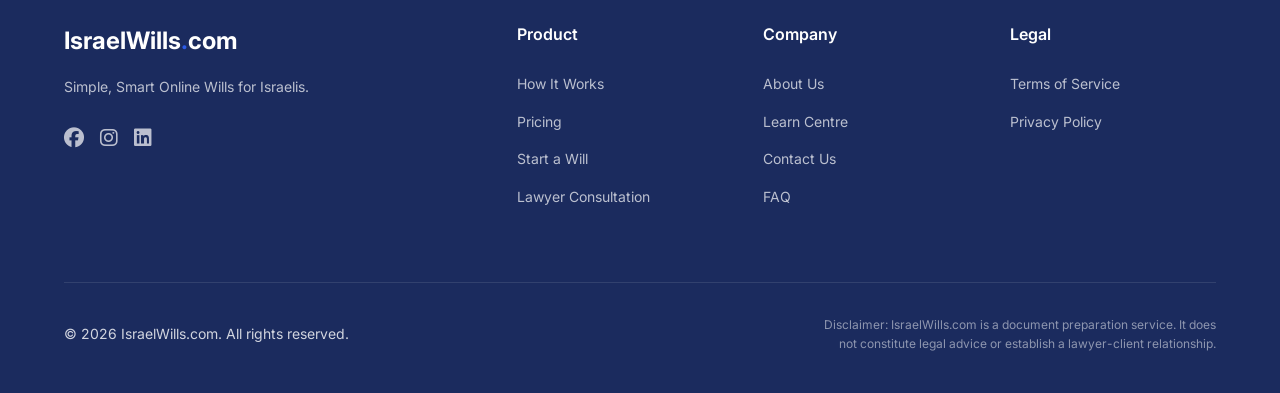
==== commit 9c805e94: "Added 3 generative design variants for the homepage and a switcher menu" ====
--- a/index.html
+++ b/index.html
@@ -403,5 +403,22 @@
         </div>
     </footer>
 
+<!-- Variants Switcher -->
+<div style="position: fixed; bottom: 20px; left: 20px; z-index: 99999; background: white; padding: 12px; border-radius: 8px; box-shadow: 0 4px 12px rgba(0,0,0,0.15); font-family: sans-serif; border: 1px solid #eee;">
+    <label style="font-size: 12px; font-weight: 600; margin-bottom: 8px; display: block; color: #333; text-transform: uppercase; letter-spacing: 0.5px;">View Design Variants</label>
+    <select onchange="window.location.href=this.value" style="padding: 8px 12px; border-radius: 4px; border: 1px solid #ccc; font-size: 14px; width: 220px; cursor: pointer; background-color: #f9f9f9;">
+        <option value="index.html">Original Design</option>
+        <option value="variant1.html">Variant 1 (Authoritative)</option>
+        <option value="variant2.html">Variant 2 (Warm Family)</option>
+        <option value="variant3.html">Variant 3 (Modern Fintech)</option>
+    </select>
+</div>
+<script>
+    const sel = document.querySelector('select');
+    const file = window.location.pathname.split('/').pop() || 'index.html';
+    for(let i=0; i<sel.options.length; i++) {
+        if(sel.options[i].value === file) sel.selectedIndex = i;
+    }
+</script>
 </body>
 </html>
